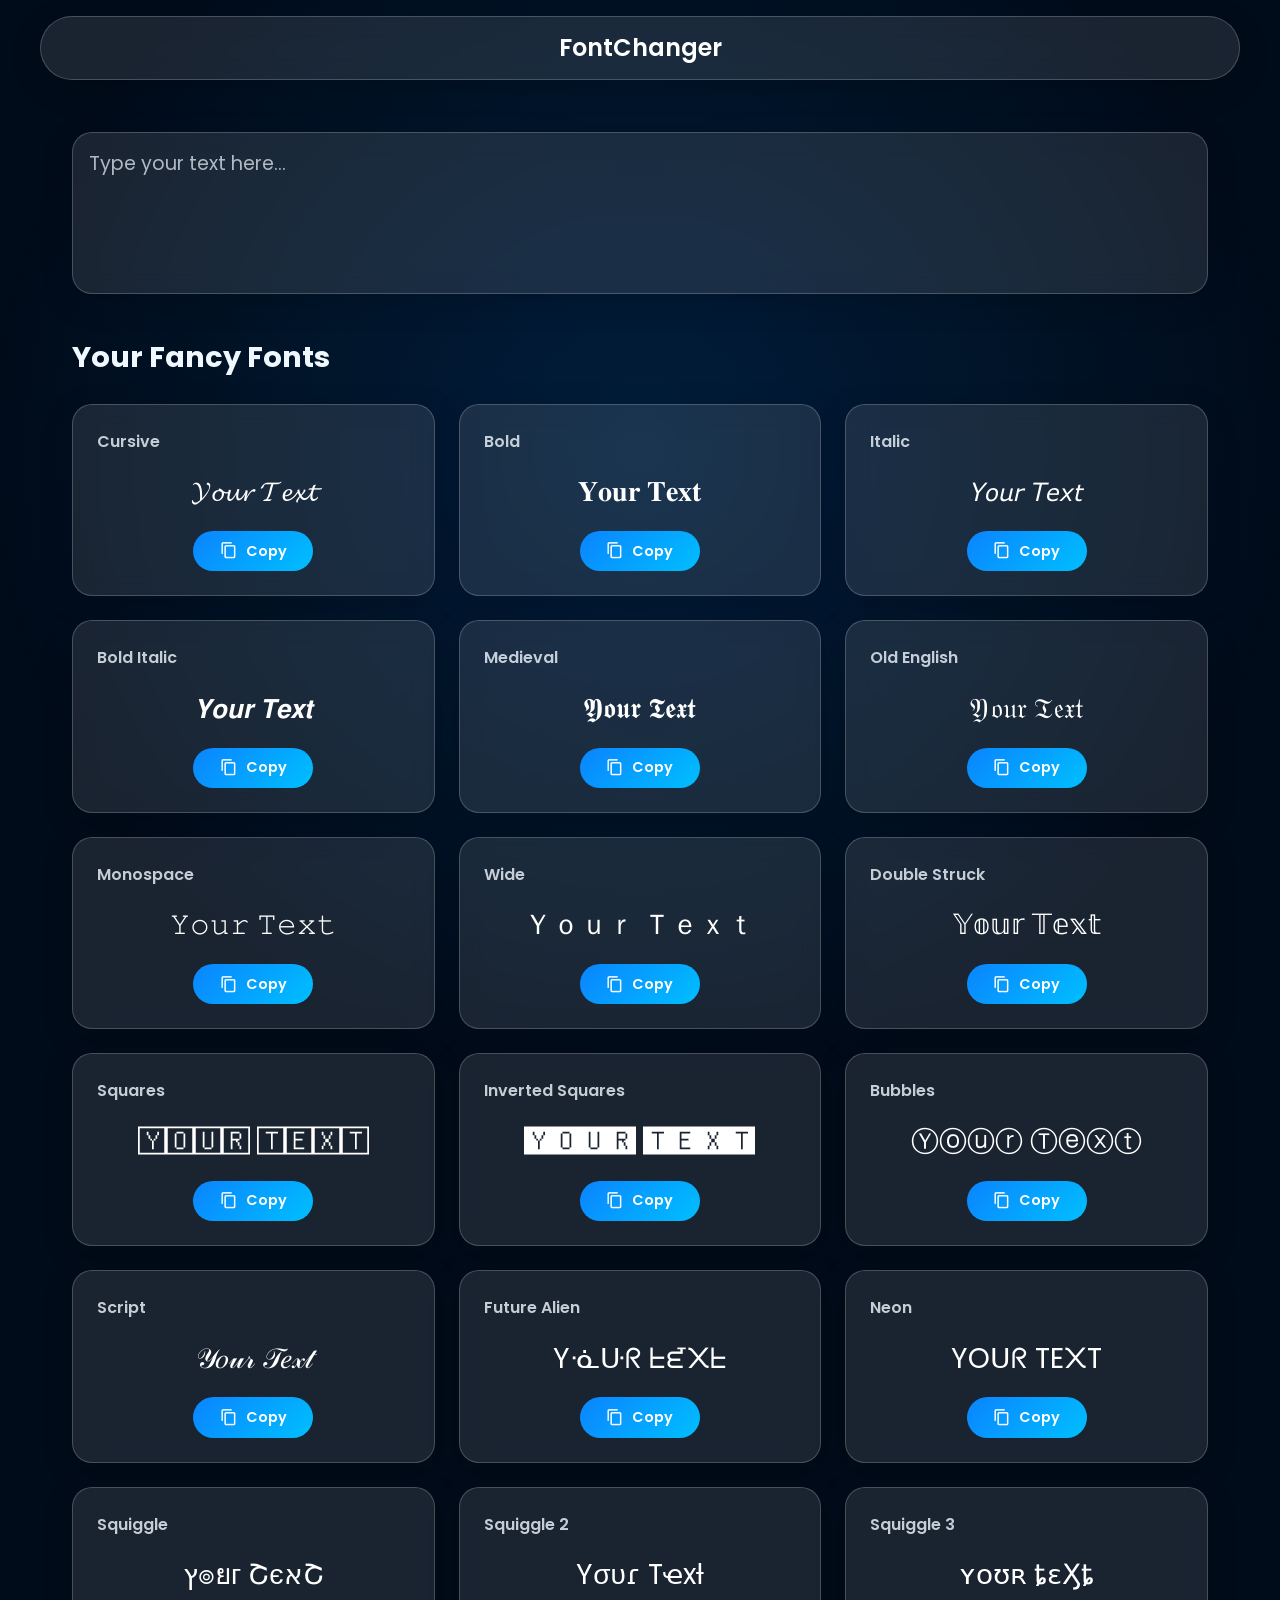
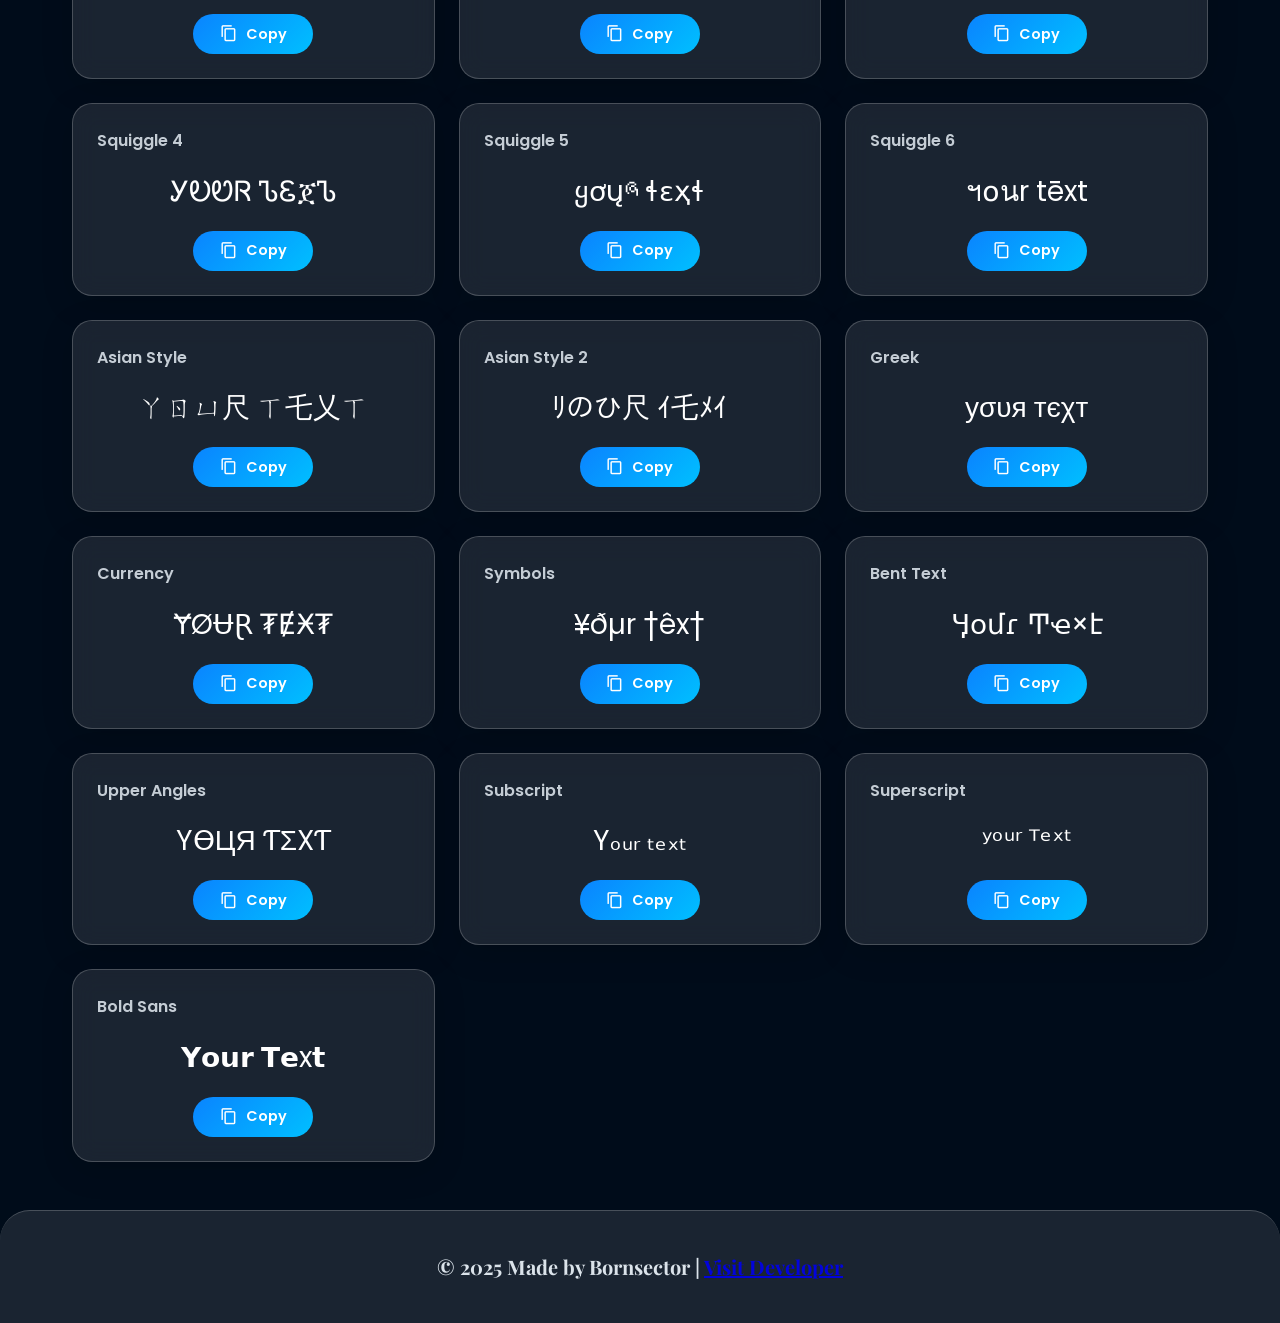
==== Font Changer 1.1/index.html @ bd578e23 "Add files via upload" ====
<!DOCTYPE html>
<html lang="en">
<head>
  <meta charset="UTF-8">
  <meta name="viewport" content="width=device-width, initial-scale=1.0">

  <title>FontChanger | Convert Text into Fancy, Stylish, and Premium Fonts</title>
  <meta name="description" content="FontChanger lets you instantly turn your plain text into cool, stylish, and premium fonts. Copy aesthetic, bold, italic, and script styles for bios, usernames, and posts. Made by Bornsector.">
  <meta name="keywords" content="font changer, fancy text generator, stylish font, aesthetic fonts, cool fonts, text converter, online font tool, Bornsector">
  <meta name="author" content="Bornsector">

  <!-- Open Graph for social previews -->
  <meta property="og:title" content="FontChanger — Premium Font Generator">
  <meta property="og:description" content="Convert your text into stylish, fancy, and aesthetic fonts. Instantly copy and use in bios, posts, and more.">
  <meta property="og:type" content="website">
  <meta property="og:url" content="https://yourusername.github.io/fontchanger">
  <meta property="og:image" content="https://yourusername.github.io/fontchanger/preview.png">

  <!-- Twitter Card -->
  <meta name="twitter:card" content="summary_large_image">
  <meta name="twitter:title" content="FontChanger — Premium Font Generator">
  <meta name="twitter:description" content="Convert your plain text into premium fonts instantly. Built by Bornsector.">
  <meta name="twitter:image" content="https://yourusername.github.io/fontchanger/preview.png">

  <link rel="stylesheet" href="style.css">
  <link rel="preconnect" href="https://fonts.googleapis.com">
  <link rel="preconnect" href="https://fonts.gstatic.com" crossorigin>
  <link href="https://fonts.googleapis.com/css2?family=Playfair+Display:wght@700&family=Poppins:wght@300;400;600&display=swap" rel="stylesheet">
  <link href="https://fonts.googleapis.com/icon?family=Material+Icons+Outlined" rel="stylesheet">
</head>
<body>
  <header class="site-header">
    <nav class="navbar glass-card">
      <a href="#" class="logo" title="FontChanger Home">FontChanger</a>
    </nav>
  </header>

  <main class="container">
    <div class="main-content">
      <section class="tool-section">
        <div class="input-area glass-card">
          <label for="inputText" class="sr-only">Enter your text here</label>
          <textarea id="inputText" placeholder="Type your text here..." aria-label="Text input for font conversion"></textarea>
        </div>

        <h2>Your Fancy Fonts</h2>
        <div id="font-results" class="results-grid">
          <noscript>
            <p>This font generator requires JavaScript to be enabled. Please enable it in your browser settings to use the tool.</p>
          </noscript>
        </div>
      </section>
    </div>
  </main>

  <footer class="site-footer">
    <p>© 2025 Made by Bornsector | <a href="https://bornsector.carrd.co/" target="_blank">Visit Developer</a></p>
  </footer>

  <script src="app.js"></script>
</body>
</html>
---- Font Changer 1.1/style.css ----
/* --- Root Variables --- */
:root {
    --blue-start: #0a84ff;
    --blue-end: #00bfff;
    --gradient-main: linear-gradient(135deg, var(--blue-start), var(--blue-end));
    --white-text: #ffffff;
    --soft-white: #f0f8ff;
    --shadow-color: rgba(0, 0, 0, 0.15);
    --glow-color: rgba(0, 191, 255, 0.7);
    --glass-bg: rgba(255, 255, 255, 0.1);
    --glass-border: rgba(255, 255, 255, 0.2);
    --font-body: 'Poppins', sans-serif;
    --font-classy: 'Playfair Display', serif;
}

/* --- Global Reset & Body --- */
* {
    margin: 0;
    padding: 0;
    box-sizing: border-box;
}

body {
    font-family: var(--font-body);
    background-color: #000c1a; /* Dark blue-black for high contrast */
    color: var(--white-text);
    line-height: 1.6;
    padding-top: 100px; /* Offset for fixed header */
}

/* Background ambient glow effect */
body::before {
    content: '';
    position: fixed;
    top: -20%;
    left: -20%;
    width: 140%;
    height: 140%;
    background: radial-gradient(circle, rgba(10, 132, 255, 0.15), transparent 60%);
    z-index: -1;
    animation: pulse 10s infinite alternate;
}

@keyframes pulse {
    0% { transform: scale(1); opacity: 0.8; }
    100% { transform: scale(1.1); opacity: 1; }
}

/* --- Reusable Glassmorphism Card --- */
.glass-card {
    background: var(--glass-bg);
    backdrop-filter: blur(12px);
    -webkit-backdrop-filter: blur(12px);
    border-radius: 20px; /* Smooth curved boxes */
    border: 1px solid var(--glass-border);
    box-shadow: 0 8px 32px 0 var(--shadow-color);
}

/* --- Header & Navigation --- */
.site-header {
    position: fixed;
    top: 0;
    left: 0;
    width: 100%;
    padding: 1rem 2rem;
    z-index: 1000;
}

.navbar {
    display: flex;
    /* This is the change: */
    justify-content: center; /* Was 'space-between' */
    align-items: center;
    max-width: 1200px;
    margin: 0 auto; /* This line already centers the navbar block on the page */
    padding: 0.75rem 1rem;
    border-radius: 50px; /* Rounded pill shape */
}

.logo {
    font-size: 1.5rem;
    font-weight: 600;
    color: var(--white-text);
    text-decoration: none;
}

/* NOTE: The rules for '.navbar ul' and '.profile-icon' 
   are still here but won't apply to your new HTML.
   They can be removed if you no longer need them.
*/
.navbar ul {
    display: flex;
    list-style: none;
    gap: 0.5rem;
}

.navbar ul li a {
    color: var(--soft-white);
    text-decoration: none;
    padding: 0.6rem 1.2rem;
    border-radius: 20px;
    transition: all 0.3s ease;
    font-weight: 300;
}

/* Glowing hover effect */
.navbar ul li a:hover,
.navbar ul li a.active {
    background: var(--blue-start);
    color: var(--white-text);
    font-weight: 400;
    box-shadow: 0 0 15px var(--glow-color);
    transform: translateY(-2px);
}

.profile-icon .material-icons-outlined {
    font-size: 2rem;
    color: var(--soft-white);
}

/* --- Main Layout --- */
.container {
    display: flex;
    max-width: 1200px;
    margin: 2rem auto;
    padding: 0 2rem;
    gap: 2rem;
}

.main-content {
    flex: 3; /* Takes 3/4 of the space */
}

.sidebar {
    flex: 1; /* Takes 1/4 of the space */
}

/* --- Tool Section --- */
.tool-section h1 {
    font-size: 2.8rem;
    font-weight: 600;
    background: var(--gradient-main);
    -webkit-background-clip: text;
    -webkit-text-fill-color: transparent;
    margin-bottom: 0.5rem;
}

.seo-description {
    font-size: 1.1rem;
    color: var(--soft-white);
    max-width: 70ch;
    margin-bottom: 2rem;
}

.input-area {
    padding: 1rem;
    margin-bottom: 2.5rem;
}

.input-area textarea {
    width: 100%;
    height: 120px;
    background: transparent;
    border: none;
    outline: none;
    resize: none;
    color: var(--white-text);
    font-family: var(--font-body);
    font-size: 1.2rem;
}

.input-area textarea::placeholder {
    color: var(--soft-white);
    opacity: 0.7;
}

.tool-section h2 {
    font-size: 1.8rem;
    color: var(--soft-white);
    margin-bottom: 1.5rem;
}

/* --- Font Results Grid --- */
.results-grid {
    display: grid;
    grid-template-columns: repeat(auto-fit, minmax(280px, 1fr));
    gap: 1.5rem;
}

.font-card {
    padding: 1.5rem;
    display: flex;
    flex-direction: column;
    justify-content: space-between;
    min-height: 180px;
    transition: all 0.3s ease;
}

.font-card:hover {
    transform: translateY(-5px) scale(1.02);
    box-shadow: 0 12px 40px rgba(0, 0, 0, 0.2);
    border-color: rgba(0, 191, 255, 0.5);
}

.font-title {
    font-weight: 600;
    color: var(--soft-white);
    opacity: 0.8;
}

.font-preview {
    font-size: 1.75rem;
    text-align: center;
    margin: 1rem 0;
    word-break: break-all;
    flex-grow: 1;
    display: flex;
    align-items: center;
    justify-content: center;
}

.copy-btn {
    background: var(--gradient-main);
    border: none;
    color: var(--white-text);
    padding: 0.6rem 1.2rem;
    border-radius: 25px;
    cursor: pointer;
    font-family: var(--font-body);
    font-weight: 600;
    font-size: 0.9rem;
    display: flex;
    align-items: center;
    justify-content: center;
    gap: 0.5rem;
    transition: all 0.3s ease;
    width: 120px;
    margin: 0 auto;
}

/* Copy Button Glow */
.copy-btn:hover {
    box-shadow: 0 0 20px var(--glow-color);
    transform: scale(1.05);
}

.copy-btn.copied {
    background: #00bf7f; /* Green for success */
    box-shadow: 0 0 20px rgba(0, 191, 127, 0.7);
}

.copy-btn .material-icons-outlined {
    font-size: 1.1rem;
}

/* --- Sidebar Ad --- */
.ad-placement {
    padding: 1.5rem;
    text-align: center;
    position: sticky;
    top: 120px; /* Sticks below the nav */
}

.ad-placement h3 {
    font-size: 1.4rem;
    background: var(--gradient-main);
    -webkit-background-clip: text;
    -webkit-text-fill-color: transparent;
}

.cta-button {
    display: inline-block;
    background: var(--gradient-main);
    color: var(--white-text);
    padding: 0.75rem 1.5rem;
    border-radius: 25px;
    text-decoration: none;
    font-weight: 600;
    margin-top: 1rem;
    transition: all 0.3s ease;
}

.cta-button:hover {
    box-shadow: 0 0 20px var(--glow-color);
    transform: scale(1.05);
}

/* --- Footer --- */
.site-footer {
    text-align: center;
    padding: 2.5rem;
    margin-top: 3rem;
    background: var(--glass-bg);
    border-top-left-radius: 30px;
    border-top-right-radius: 30px;
    border-top: 1px solid var(--glass-border);
}

.site-footer p {
    font-family: var(--font-classy); /* Classy font */
    font-size: 1.25rem;
    font-weight: 700;
    color: var(--soft-white);
    opacity: 0.9;
}

/* --- Accessibility & Responsive --- */
.sr-only {
    position: absolute;
    width: 1px;
    height: 1px;
    padding: 0;
    margin: -1px;
    overflow: hidden;
    clip: rect(0, 0, 0, 0);
    white-space: nowrap;
    border-width: 0;
}

@media (max-width: 900px) {
    .container {
        flex-direction: column;
    }
    .sidebar {
        position: static;
    }
}

@media (max-width: 600px) {
    body {
        padding-top: 80px; /* Adjust for smaller nav */
    }
    .site-header {
        padding: 0.5rem;
    }
    .navbar {
        flex-direction: column;
        border-radius: 20px;
        gap: 0.5rem;
        padding: 1rem;
    }
    /*
      This rule can be removed if you don't have 
      nav links anymore
    */
    .navbar ul {
        flex-wrap: wrap;
        justify-content: center;
        gap: 0;
    }
    .navbar ul li a {
        padding: 0.25rem 0.5rem;
        font-size: 0.9rem;
    }
    .container {
        padding: 0 1rem;
    }
    .tool-section h1 {
        font-size: 2.2rem;
    }
    .results-grid {
        grid-template-columns: 1fr; /* Single column on mobile */
    }
}
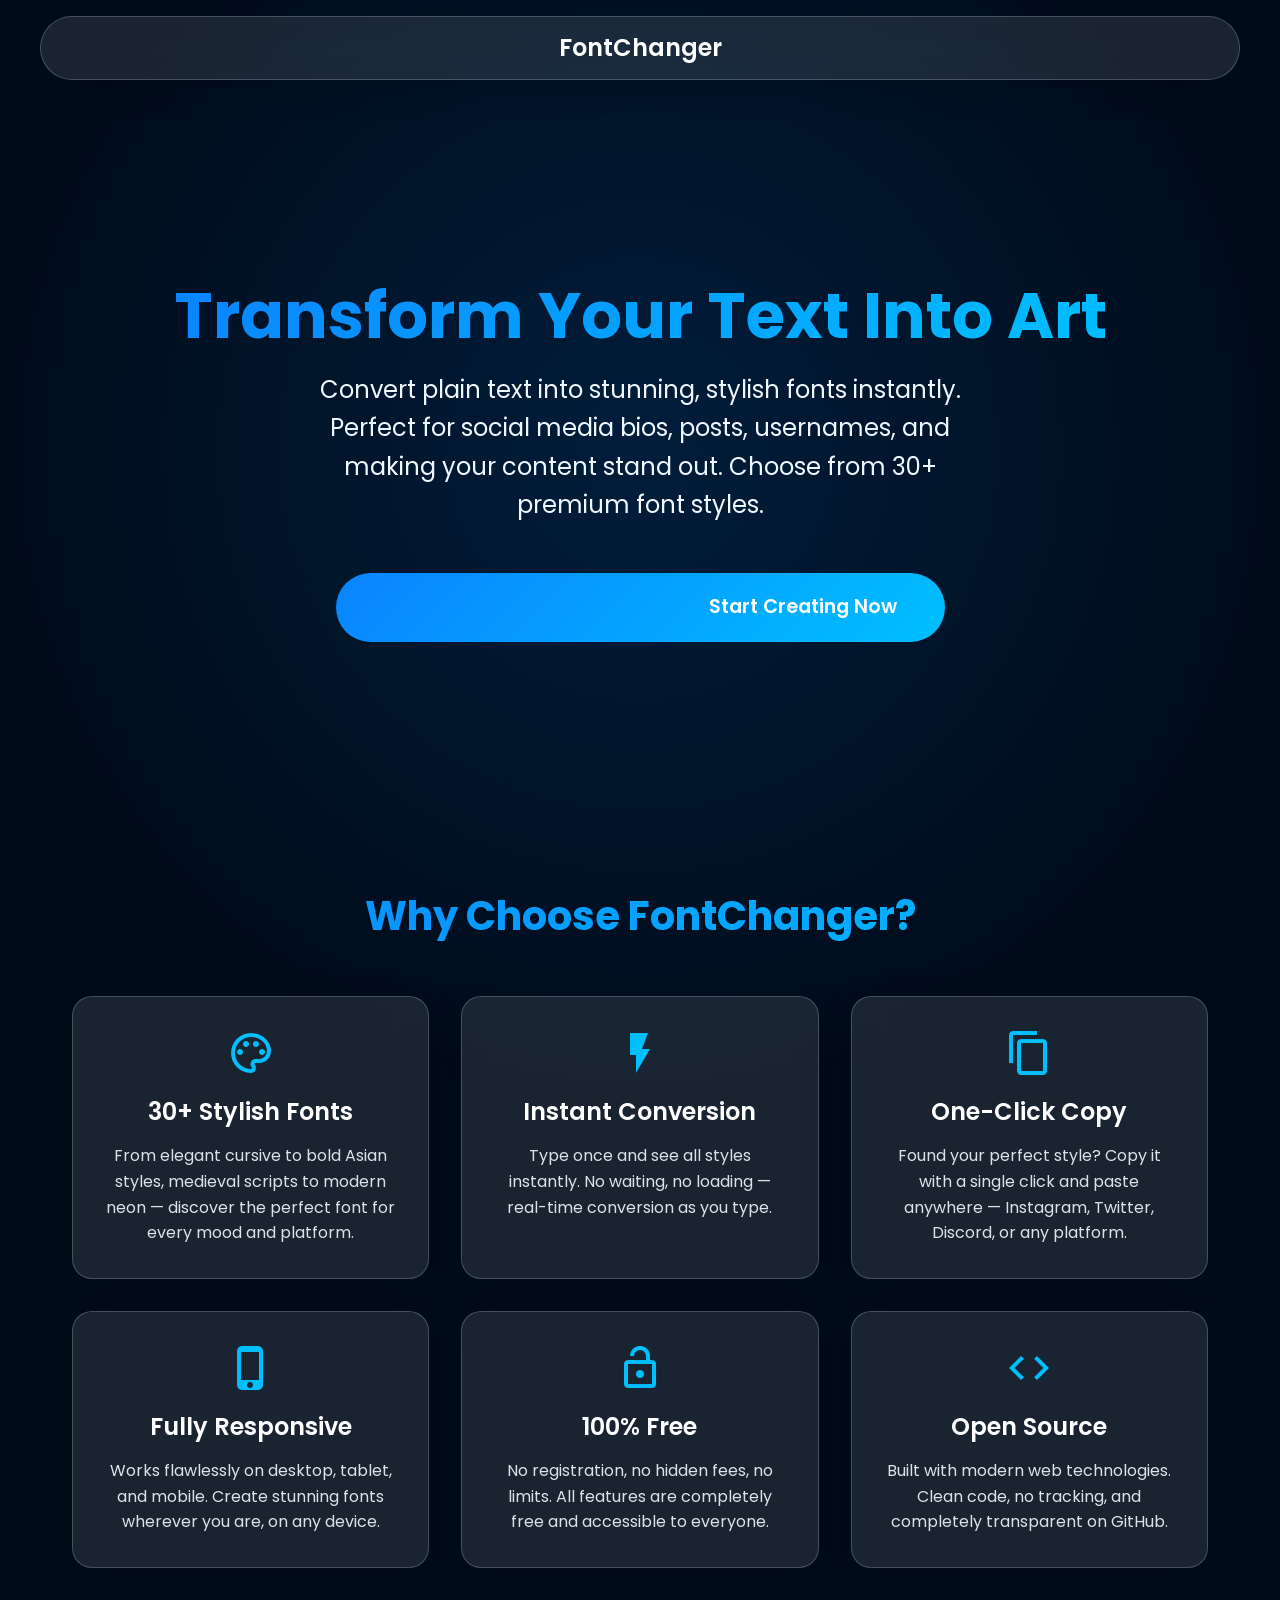
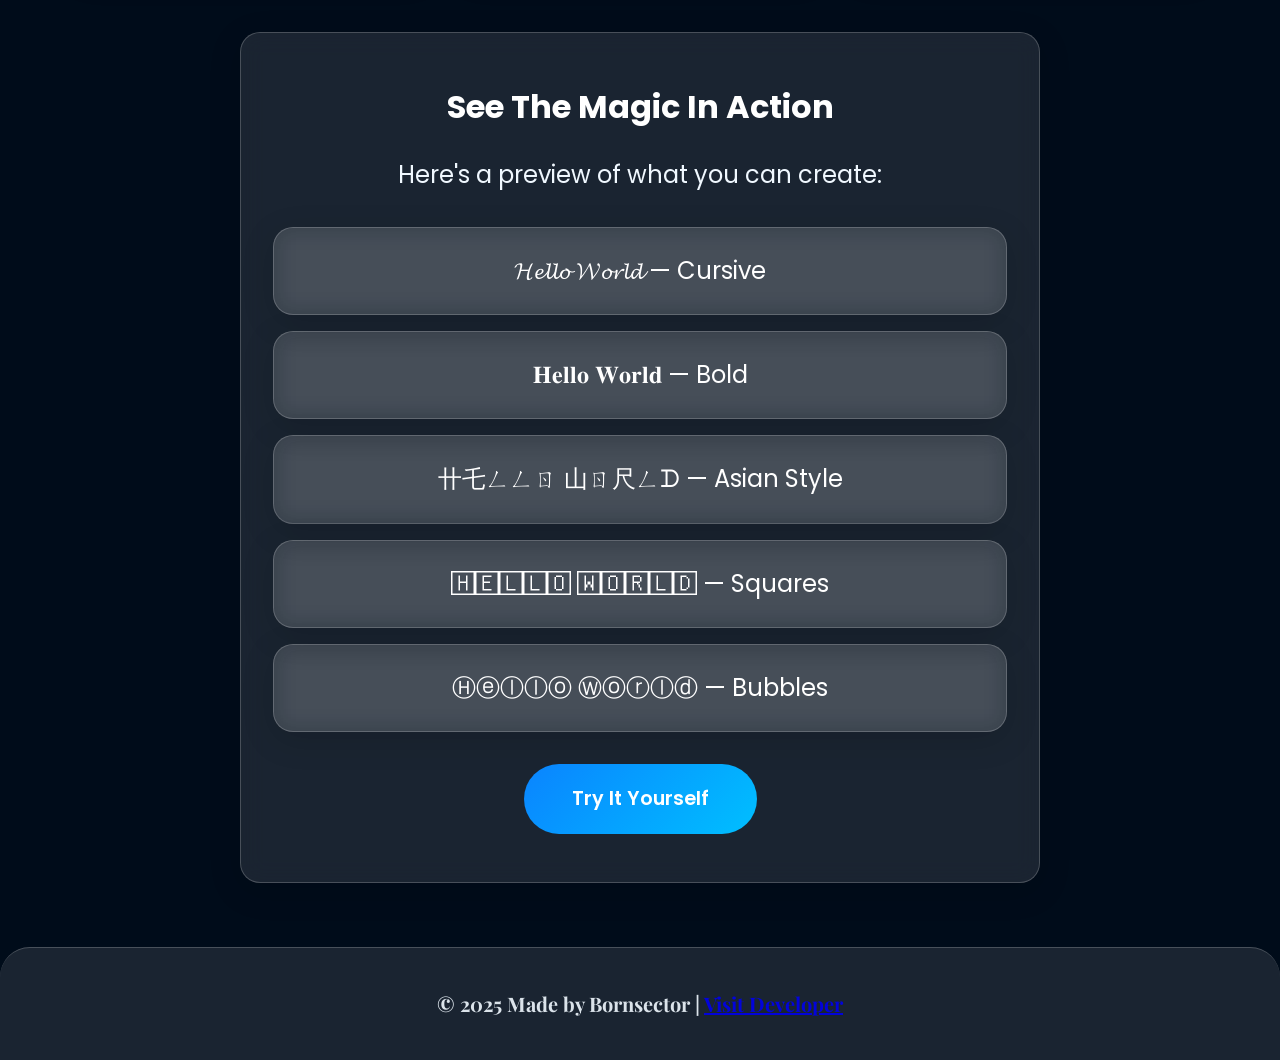
==== commit 931bc522: "Add landing page with hero section, features, and demo Co-authored-by: BORNSECTOR <125243759+BORNSEC" ====
--- a/Font Changer 1.1/index.html
+++ b/Font Changer 1.1/index.html
@@ -1,62 +1,285 @@
-<!DOCTYPE html>
-<html lang="en">
-<head>
-  <meta charset="UTF-8">
-  <meta name="viewport" content="width=device-width, initial-scale=1.0">
-
-  <title>FontChanger | Convert Text into Fancy, Stylish, and Premium Fonts</title>
-  <meta name="description" content="FontChanger lets you instantly turn your plain text into cool, stylish, and premium fonts. Copy aesthetic, bold, italic, and script styles for bios, usernames, and posts. Made by Bornsector.">
-  <meta name="keywords" content="font changer, fancy text generator, stylish font, aesthetic fonts, cool fonts, text converter, online font tool, Bornsector">
-  <meta name="author" content="Bornsector">
-
-  <!-- Open Graph for social previews -->
-  <meta property="og:title" content="FontChanger — Premium Font Generator">
-  <meta property="og:description" content="Convert your text into stylish, fancy, and aesthetic fonts. Instantly copy and use in bios, posts, and more.">
-  <meta property="og:type" content="website">
-  <meta property="og:url" content="https://yourusername.github.io/fontchanger">
-  <meta property="og:image" content="https://yourusername.github.io/fontchanger/preview.png">
-
-  <!-- Twitter Card -->
-  <meta name="twitter:card" content="summary_large_image">
-  <meta name="twitter:title" content="FontChanger — Premium Font Generator">
-  <meta name="twitter:description" content="Convert your plain text into premium fonts instantly. Built by Bornsector.">
-  <meta name="twitter:image" content="https://yourusername.github.io/fontchanger/preview.png">
-
-  <link rel="stylesheet" href="style.css">
-  <link rel="preconnect" href="https://fonts.googleapis.com">
-  <link rel="preconnect" href="https://fonts.gstatic.com" crossorigin>
-  <link href="https://fonts.googleapis.com/css2?family=Playfair+Display:wght@700&family=Poppins:wght@300;400;600&display=swap" rel="stylesheet">
-  <link href="https://fonts.googleapis.com/icon?family=Material+Icons+Outlined" rel="stylesheet">
-</head>
-<body>
-  <header class="site-header">
-    <nav class="navbar glass-card">
-      <a href="#" class="logo" title="FontChanger Home">FontChanger</a>
-    </nav>
-  </header>
-
-  <main class="container">
-    <div class="main-content">
-      <section class="tool-section">
-        <div class="input-area glass-card">
-          <label for="inputText" class="sr-only">Enter your text here</label>
-          <textarea id="inputText" placeholder="Type your text here..." aria-label="Text input for font conversion"></textarea>
-        </div>
-
-        <h2>Your Fancy Fonts</h2>
-        <div id="font-results" class="results-grid">
-          <noscript>
-            <p>This font generator requires JavaScript to be enabled. Please enable it in your browser settings to use the tool.</p>
-          </noscript>
-        </div>
-      </section>
-    </div>
-  </main>
-
-  <footer class="site-footer">
-    <p>© 2025 Made by Bornsector | <a href="https://bornsector.carrd.co/" target="_blank">Visit Developer</a></p>
-  </footer>
-
-  <script src="app.js"></script>
-</body>
-</html>
+<!DOCTYPE html>
+<html lang="en">
+<head>
+  <meta charset="UTF-8">
+  <meta name="viewport" content="width=device-width, initial-scale=1.0">
+
+  <title>FontChanger | Convert Text into Fancy, Stylish, and Premium Fonts</title>
+  <meta name="description" content="FontChanger lets you instantly turn your plain text into cool, stylish, and premium fonts. Copy aesthetic, bold, italic, and script styles for bios, usernames, and posts. Made by Bornsector.">
+  <meta name="keywords" content="font changer, fancy text generator, stylish font, aesthetic fonts, cool fonts, text converter, online font tool, Bornsector">
+  <meta name="author" content="Bornsector">
+
+  <!-- Open Graph for social previews -->
+  <meta property="og:title" content="FontChanger — Premium Font Generator">
+  <meta property="og:description" content="Convert your text into stylish, fancy, and aesthetic fonts. Instantly copy and use in bios, posts, and more.">
+  <meta property="og:type" content="website">
+  <meta property="og:url" content="https://yourusername.github.io/fontchanger">
+  <meta property="og:image" content="https://yourusername.github.io/fontchanger/preview.png">
+
+  <!-- Twitter Card -->
+  <meta name="twitter:card" content="summary_large_image">
+  <meta name="twitter:title" content="FontChanger — Premium Font Generator">
+  <meta name="twitter:description" content="Convert your plain text into premium fonts instantly. Built by Bornsector.">
+  <meta name="twitter:image" content="https://yourusername.github.io/fontchanger/preview.png">
+
+  <link rel="stylesheet" href="style.css">
+  <link rel="preconnect" href="https://fonts.googleapis.com">
+  <link rel="preconnect" href="https://fonts.gstatic.com" crossorigin>
+  <link href="https://fonts.googleapis.com/css2?family=Playfair+Display:wght@700&family=Poppins:wght@300;400;600;700&display=swap" rel="stylesheet">
+  <link href="https://fonts.googleapis.com/icon?family=Material+Icons+Outlined" rel="stylesheet">
+  
+  <style>
+    /* Landing page specific styles */
+    .hero-section {
+      min-height: 80vh;
+      display: flex;
+      flex-direction: column;
+      align-items: center;
+      justify-content: center;
+      text-align: center;
+      padding: 2rem;
+      margin-bottom: 4rem;
+    }
+
+    .hero-title {
+      font-size: 4rem;
+      font-weight: 700;
+      background: var(--gradient-main);
+      -webkit-background-clip: text;
+      -webkit-text-fill-color: transparent;
+      margin-bottom: 1rem;
+      line-height: 1.2;
+    }
+
+    .hero-subtitle {
+      font-size: 1.5rem;
+      color: var(--soft-white);
+      max-width: 700px;
+      margin: 0 auto 2rem;
+      line-height: 1.6;
+    }
+
+    .cta-button-large {
+      display: inline-block;
+      background: var(--gradient-main);
+      color: var(--white-text);
+      padding: 1.2rem 3rem;
+      border-radius: 50px;
+      text-decoration: none;
+      font-weight: 600;
+      font-size: 1.2rem;
+      margin-top: 1rem;
+      transition: all 0.3s ease;
+      border: none;
+      cursor: pointer;
+    }
+
+    .cta-button-large:hover {
+      box-shadow: 0 0 30px var(--glow-color);
+      transform: scale(1.05) translateY(-2px);
+    }
+
+    .features-section {
+      max-width: 1200px;
+      margin: 4rem auto;
+      padding: 0 2rem;
+    }
+
+    .features-title {
+      font-size: 2.5rem;
+      text-align: center;
+      background: var(--gradient-main);
+      -webkit-background-clip: text;
+      -webkit-text-fill-color: transparent;
+      margin-bottom: 3rem;
+    }
+
+    .features-grid {
+      display: grid;
+      grid-template-columns: repeat(auto-fit, minmax(280px, 1fr));
+      gap: 2rem;
+      margin-bottom: 4rem;
+    }
+
+    .feature-card {
+      padding: 2rem;
+      text-align: center;
+      transition: all 0.3s ease;
+    }
+
+    .feature-card:hover {
+      transform: translateY(-10px);
+      box-shadow: 0 12px 40px rgba(0, 0, 0, 0.3);
+    }
+
+    .feature-icon {
+      font-size: 3rem;
+      color: var(--blue-end);
+      margin-bottom: 1rem;
+    }
+
+    .feature-title {
+      font-size: 1.5rem;
+      font-weight: 600;
+      color: var(--white-text);
+      margin-bottom: 0.75rem;
+    }
+
+    .feature-description {
+      color: var(--soft-white);
+      opacity: 0.9;
+      line-height: 1.6;
+    }
+
+    .demo-section {
+      max-width: 800px;
+      margin: 4rem auto;
+      padding: 3rem 2rem;
+      text-align: center;
+    }
+
+    .demo-title {
+      font-size: 2rem;
+      color: var(--white-text);
+      margin-bottom: 1.5rem;
+    }
+
+    .demo-examples {
+      display: flex;
+      flex-direction: column;
+      gap: 1rem;
+      margin-top: 2rem;
+    }
+
+    .demo-item {
+      padding: 1.5rem;
+      font-size: 1.5rem;
+      color: var(--white-text);
+      transition: all 0.3s ease;
+    }
+
+    .demo-item:hover {
+      transform: scale(1.05);
+    }
+
+    @media (max-width: 768px) {
+      .hero-title {
+        font-size: 2.5rem;
+      }
+
+      .hero-subtitle {
+        font-size: 1.2rem;
+      }
+
+      .features-grid {
+        grid-template-columns: 1fr;
+      }
+    }
+  </style>
+</head>
+<body>
+  <header class="site-header">
+    <nav class="navbar glass-card">
+      <a href="index.html" class="logo" title="FontChanger Home">FontChanger</a>
+    </nav>
+  </header>
+
+  <main>
+    <!-- Hero Section -->
+    <section class="hero-section">
+      <h1 class="hero-title">Transform Your Text Into Art</h1>
+      <p class="hero-subtitle">
+        Convert plain text into stunning, stylish fonts instantly. Perfect for social media bios, 
+        posts, usernames, and making your content stand out. Choose from 30+ premium font styles.
+      </p>
+      <a href="app.html" class="cta-button-large">
+        <span class="material-icons-outlined" style="vertical-align: middle; margin-right: 0.5rem;">auto_fix_high</span>
+        Start Creating Now
+      </a>
+    </section>
+
+    <!-- Features Section -->
+    <section class="features-section">
+      <h2 class="features-title">Why Choose FontChanger?</h2>
+      
+      <div class="features-grid">
+        <div class="feature-card glass-card">
+          <div class="material-icons-outlined feature-icon">palette</div>
+          <h3 class="feature-title">30+ Stylish Fonts</h3>
+          <p class="feature-description">
+            From elegant cursive to bold Asian styles, medieval scripts to modern neon — 
+            discover the perfect font for every mood and platform.
+          </p>
+        </div>
+
+        <div class="feature-card glass-card">
+          <div class="material-icons-outlined feature-icon">flash_on</div>
+          <h3 class="feature-title">Instant Conversion</h3>
+          <p class="feature-description">
+            Type once and see all styles instantly. No waiting, no loading — 
+            real-time conversion as you type.
+          </p>
+        </div>
+
+        <div class="feature-card glass-card">
+          <div class="material-icons-outlined feature-icon">content_copy</div>
+          <h3 class="feature-title">One-Click Copy</h3>
+          <p class="feature-description">
+            Found your perfect style? Copy it with a single click and paste anywhere — 
+            Instagram, Twitter, Discord, or any platform.
+          </p>
+        </div>
+
+        <div class="feature-card glass-card">
+          <div class="material-icons-outlined feature-icon">phone_iphone</div>
+          <h3 class="feature-title">Fully Responsive</h3>
+          <p class="feature-description">
+            Works flawlessly on desktop, tablet, and mobile. Create stunning fonts 
+            wherever you are, on any device.
+          </p>
+        </div>
+
+        <div class="feature-card glass-card">
+          <div class="material-icons-outlined feature-icon">lock_open</div>
+          <h3 class="feature-title">100% Free</h3>
+          <p class="feature-description">
+            No registration, no hidden fees, no limits. All features are completely 
+            free and accessible to everyone.
+          </p>
+        </div>
+
+        <div class="feature-card glass-card">
+          <div class="material-icons-outlined feature-icon">code</div>
+          <h3 class="feature-title">Open Source</h3>
+          <p class="feature-description">
+            Built with modern web technologies. Clean code, no tracking, 
+            and completely transparent on GitHub.
+          </p>
+        </div>
+      </div>
+    </section>
+
+    <!-- Demo Section -->
+    <section class="demo-section glass-card">
+      <h2 class="demo-title">See The Magic In Action</h2>
+      <p class="hero-subtitle">Here's a preview of what you can create:</p>
+      
+      <div class="demo-examples">
+        <div class="demo-item glass-card">𝓗𝓮𝓵𝓵𝓸 𝓦𝓸𝓻𝓵𝓭 — Cursive</div>
+        <div class="demo-item glass-card">𝐇𝐞𝐥𝐥𝐨 𝐖𝐨𝐫𝐥𝐝 — Bold</div>
+        <div class="demo-item glass-card">卄乇ㄥㄥㄖ 山ㄖ尺ㄥᗪ — Asian Style</div>
+        <div class="demo-item glass-card">🄷🄴🄻🄻🄾 🅆🄾🅁🄻🄳 — Squares</div>
+        <div class="demo-item glass-card">Ⓗⓔⓛⓛⓞ Ⓦⓞⓡⓛⓓ — Bubbles</div>
+      </div>
+
+      <a href="app.html" class="cta-button-large" style="margin-top: 2rem;">
+        Try It Yourself
+      </a>
+    </section>
+  </main>
+
+  <footer class="site-footer">
+    <p>© 2025 Made by Bornsector | <a href="https://bornsector.carrd.co/" target="_blank">Visit Developer</a></p>
+  </footer>
+</body>
+</html>
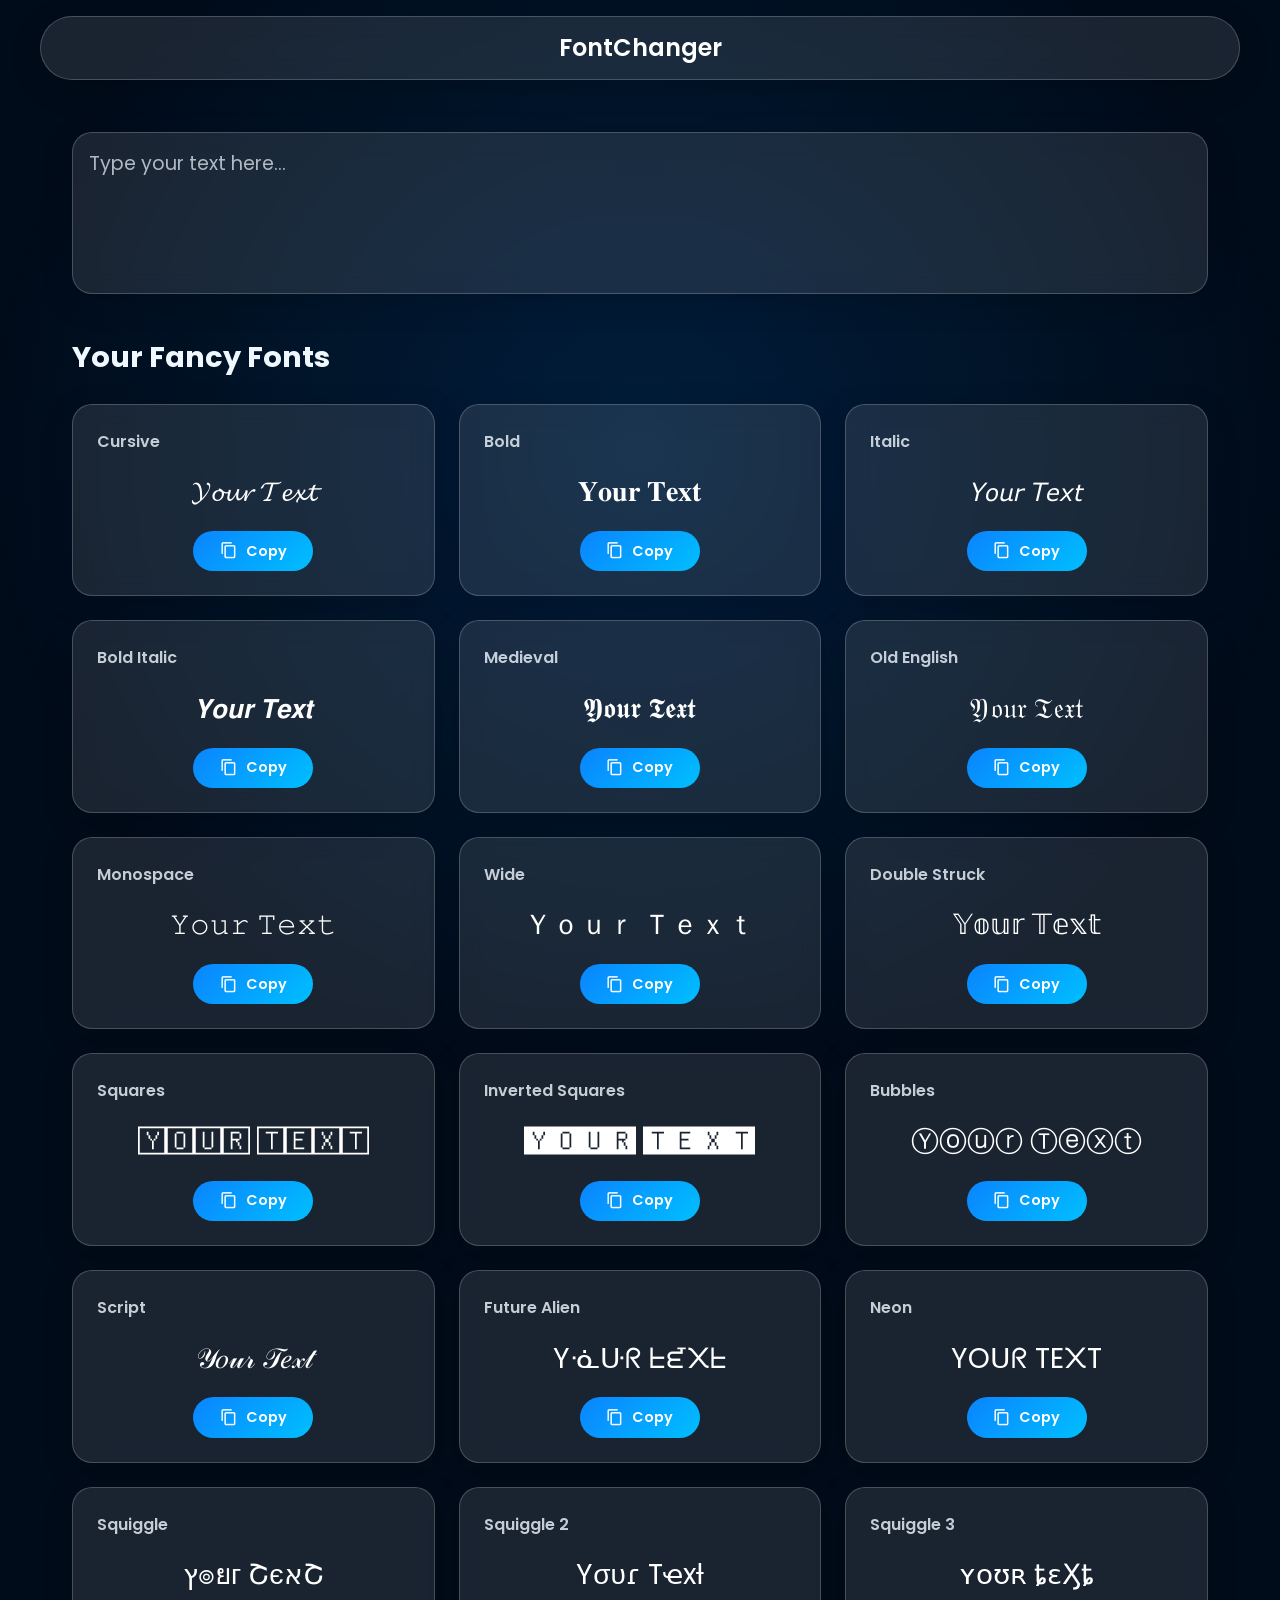
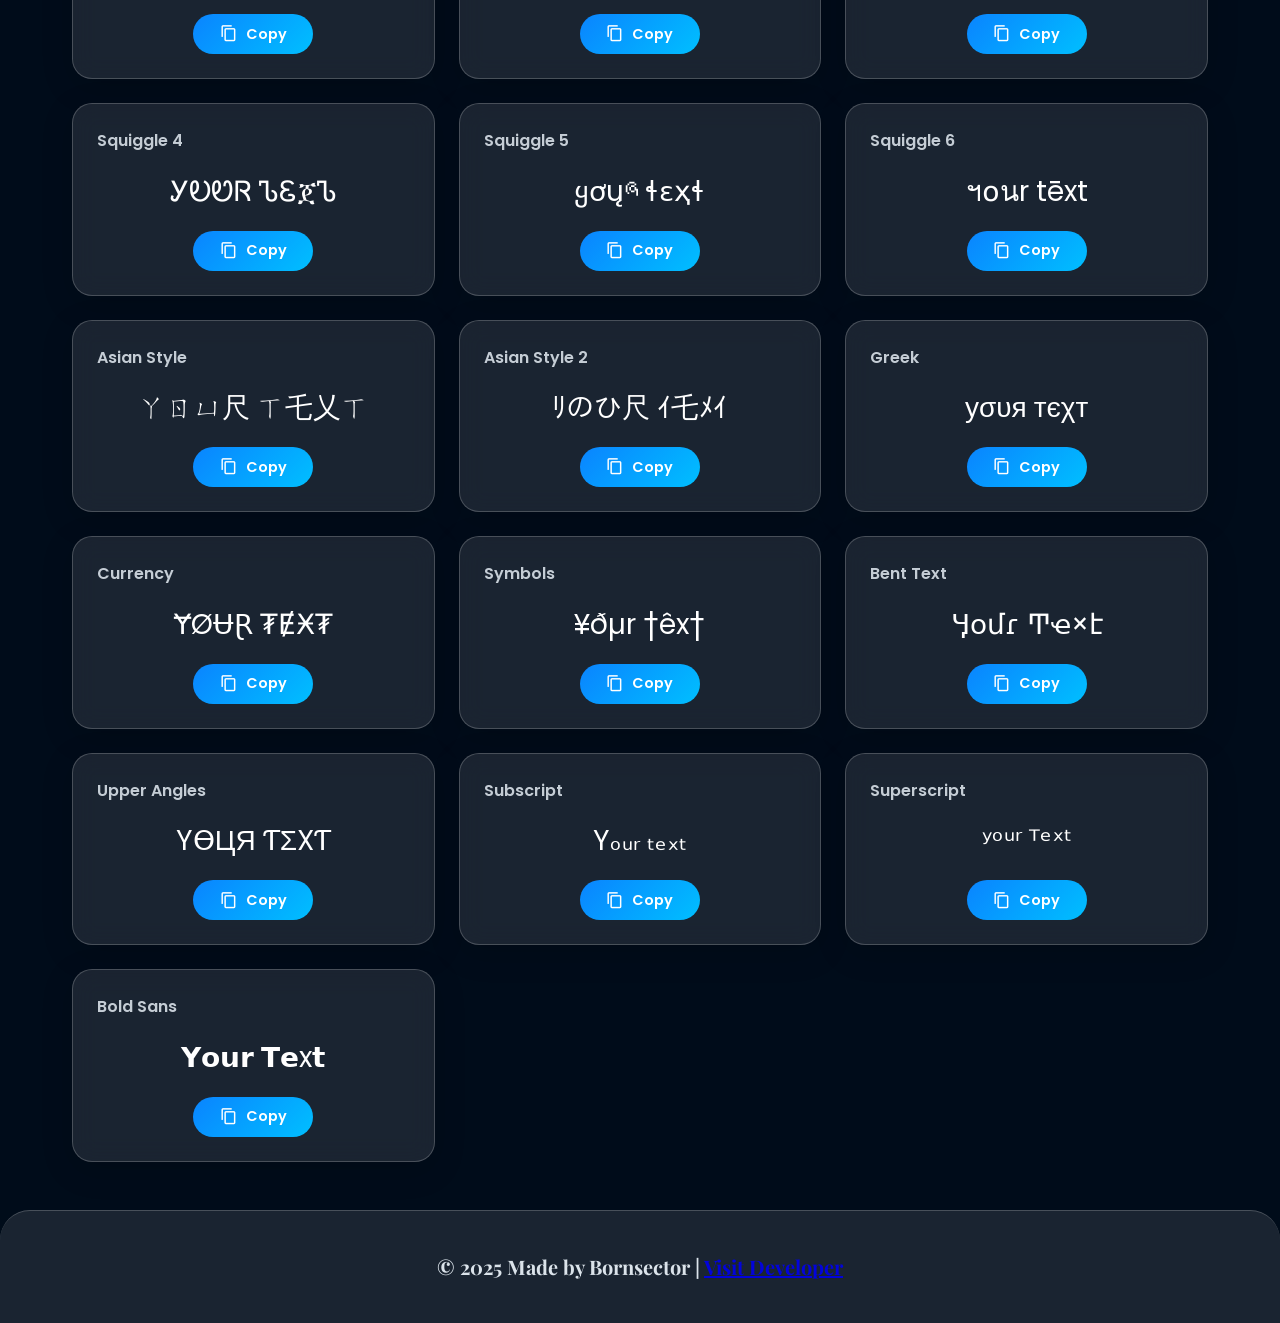
==== commit 169e96d8: "Update index.html" ====
--- a/Font Changer 1.1/index.html
+++ b/Font Changer 1.1/index.html
@@ -1,285 +1,62 @@
-<!DOCTYPE html>
-<html lang="en">
-<head>
-  <meta charset="UTF-8">
-  <meta name="viewport" content="width=device-width, initial-scale=1.0">
-
-  <title>FontChanger | Convert Text into Fancy, Stylish, and Premium Fonts</title>
-  <meta name="description" content="FontChanger lets you instantly turn your plain text into cool, stylish, and premium fonts. Copy aesthetic, bold, italic, and script styles for bios, usernames, and posts. Made by Bornsector.">
-  <meta name="keywords" content="font changer, fancy text generator, stylish font, aesthetic fonts, cool fonts, text converter, online font tool, Bornsector">
-  <meta name="author" content="Bornsector">
-
-  <!-- Open Graph for social previews -->
-  <meta property="og:title" content="FontChanger — Premium Font Generator">
-  <meta property="og:description" content="Convert your text into stylish, fancy, and aesthetic fonts. Instantly copy and use in bios, posts, and more.">
-  <meta property="og:type" content="website">
-  <meta property="og:url" content="https://yourusername.github.io/fontchanger">
-  <meta property="og:image" content="https://yourusername.github.io/fontchanger/preview.png">
-
-  <!-- Twitter Card -->
-  <meta name="twitter:card" content="summary_large_image">
-  <meta name="twitter:title" content="FontChanger — Premium Font Generator">
-  <meta name="twitter:description" content="Convert your plain text into premium fonts instantly. Built by Bornsector.">
-  <meta name="twitter:image" content="https://yourusername.github.io/fontchanger/preview.png">
-
-  <link rel="stylesheet" href="style.css">
-  <link rel="preconnect" href="https://fonts.googleapis.com">
-  <link rel="preconnect" href="https://fonts.gstatic.com" crossorigin>
-  <link href="https://fonts.googleapis.com/css2?family=Playfair+Display:wght@700&family=Poppins:wght@300;400;600;700&display=swap" rel="stylesheet">
-  <link href="https://fonts.googleapis.com/icon?family=Material+Icons+Outlined" rel="stylesheet">
-  
-  <style>
-    /* Landing page specific styles */
-    .hero-section {
-      min-height: 80vh;
-      display: flex;
-      flex-direction: column;
-      align-items: center;
-      justify-content: center;
-      text-align: center;
-      padding: 2rem;
-      margin-bottom: 4rem;
-    }
-
-    .hero-title {
-      font-size: 4rem;
-      font-weight: 700;
-      background: var(--gradient-main);
-      -webkit-background-clip: text;
-      -webkit-text-fill-color: transparent;
-      margin-bottom: 1rem;
-      line-height: 1.2;
-    }
-
-    .hero-subtitle {
-      font-size: 1.5rem;
-      color: var(--soft-white);
-      max-width: 700px;
-      margin: 0 auto 2rem;
-      line-height: 1.6;
-    }
-
-    .cta-button-large {
-      display: inline-block;
-      background: var(--gradient-main);
-      color: var(--white-text);
-      padding: 1.2rem 3rem;
-      border-radius: 50px;
-      text-decoration: none;
-      font-weight: 600;
-      font-size: 1.2rem;
-      margin-top: 1rem;
-      transition: all 0.3s ease;
-      border: none;
-      cursor: pointer;
-    }
-
-    .cta-button-large:hover {
-      box-shadow: 0 0 30px var(--glow-color);
-      transform: scale(1.05) translateY(-2px);
-    }
-
-    .features-section {
-      max-width: 1200px;
-      margin: 4rem auto;
-      padding: 0 2rem;
-    }
-
-    .features-title {
-      font-size: 2.5rem;
-      text-align: center;
-      background: var(--gradient-main);
-      -webkit-background-clip: text;
-      -webkit-text-fill-color: transparent;
-      margin-bottom: 3rem;
-    }
-
-    .features-grid {
-      display: grid;
-      grid-template-columns: repeat(auto-fit, minmax(280px, 1fr));
-      gap: 2rem;
-      margin-bottom: 4rem;
-    }
-
-    .feature-card {
-      padding: 2rem;
-      text-align: center;
-      transition: all 0.3s ease;
-    }
-
-    .feature-card:hover {
-      transform: translateY(-10px);
-      box-shadow: 0 12px 40px rgba(0, 0, 0, 0.3);
-    }
-
-    .feature-icon {
-      font-size: 3rem;
-      color: var(--blue-end);
-      margin-bottom: 1rem;
-    }
-
-    .feature-title {
-      font-size: 1.5rem;
-      font-weight: 600;
-      color: var(--white-text);
-      margin-bottom: 0.75rem;
-    }
-
-    .feature-description {
-      color: var(--soft-white);
-      opacity: 0.9;
-      line-height: 1.6;
-    }
-
-    .demo-section {
-      max-width: 800px;
-      margin: 4rem auto;
-      padding: 3rem 2rem;
-      text-align: center;
-    }
-
-    .demo-title {
-      font-size: 2rem;
-      color: var(--white-text);
-      margin-bottom: 1.5rem;
-    }
-
-    .demo-examples {
-      display: flex;
-      flex-direction: column;
-      gap: 1rem;
-      margin-top: 2rem;
-    }
-
-    .demo-item {
-      padding: 1.5rem;
-      font-size: 1.5rem;
-      color: var(--white-text);
-      transition: all 0.3s ease;
-    }
-
-    .demo-item:hover {
-      transform: scale(1.05);
-    }
-
-    @media (max-width: 768px) {
-      .hero-title {
-        font-size: 2.5rem;
-      }
-
-      .hero-subtitle {
-        font-size: 1.2rem;
-      }
-
-      .features-grid {
-        grid-template-columns: 1fr;
-      }
-    }
-  </style>
-</head>
-<body>
-  <header class="site-header">
-    <nav class="navbar glass-card">
-      <a href="index.html" class="logo" title="FontChanger Home">FontChanger</a>
-    </nav>
-  </header>
-
-  <main>
-    <!-- Hero Section -->
-    <section class="hero-section">
-      <h1 class="hero-title">Transform Your Text Into Art</h1>
-      <p class="hero-subtitle">
-        Convert plain text into stunning, stylish fonts instantly. Perfect for social media bios, 
-        posts, usernames, and making your content stand out. Choose from 30+ premium font styles.
-      </p>
-      <a href="app.html" class="cta-button-large">
-        <span class="material-icons-outlined" style="vertical-align: middle; margin-right: 0.5rem;">auto_fix_high</span>
-        Start Creating Now
-      </a>
-    </section>
-
-    <!-- Features Section -->
-    <section class="features-section">
-      <h2 class="features-title">Why Choose FontChanger?</h2>
-      
-      <div class="features-grid">
-        <div class="feature-card glass-card">
-          <div class="material-icons-outlined feature-icon">palette</div>
-          <h3 class="feature-title">30+ Stylish Fonts</h3>
-          <p class="feature-description">
-            From elegant cursive to bold Asian styles, medieval scripts to modern neon — 
-            discover the perfect font for every mood and platform.
-          </p>
-        </div>
-
-        <div class="feature-card glass-card">
-          <div class="material-icons-outlined feature-icon">flash_on</div>
-          <h3 class="feature-title">Instant Conversion</h3>
-          <p class="feature-description">
-            Type once and see all styles instantly. No waiting, no loading — 
-            real-time conversion as you type.
-          </p>
-        </div>
-
-        <div class="feature-card glass-card">
-          <div class="material-icons-outlined feature-icon">content_copy</div>
-          <h3 class="feature-title">One-Click Copy</h3>
-          <p class="feature-description">
-            Found your perfect style? Copy it with a single click and paste anywhere — 
-            Instagram, Twitter, Discord, or any platform.
-          </p>
-        </div>
-
-        <div class="feature-card glass-card">
-          <div class="material-icons-outlined feature-icon">phone_iphone</div>
-          <h3 class="feature-title">Fully Responsive</h3>
-          <p class="feature-description">
-            Works flawlessly on desktop, tablet, and mobile. Create stunning fonts 
-            wherever you are, on any device.
-          </p>
-        </div>
-
-        <div class="feature-card glass-card">
-          <div class="material-icons-outlined feature-icon">lock_open</div>
-          <h3 class="feature-title">100% Free</h3>
-          <p class="feature-description">
-            No registration, no hidden fees, no limits. All features are completely 
-            free and accessible to everyone.
-          </p>
-        </div>
-
-        <div class="feature-card glass-card">
-          <div class="material-icons-outlined feature-icon">code</div>
-          <h3 class="feature-title">Open Source</h3>
-          <p class="feature-description">
-            Built with modern web technologies. Clean code, no tracking, 
-            and completely transparent on GitHub.
-          </p>
-        </div>
-      </div>
-    </section>
-
-    <!-- Demo Section -->
-    <section class="demo-section glass-card">
-      <h2 class="demo-title">See The Magic In Action</h2>
-      <p class="hero-subtitle">Here's a preview of what you can create:</p>
-      
-      <div class="demo-examples">
-        <div class="demo-item glass-card">𝓗𝓮𝓵𝓵𝓸 𝓦𝓸𝓻𝓵𝓭 — Cursive</div>
-        <div class="demo-item glass-card">𝐇𝐞𝐥𝐥𝐨 𝐖𝐨𝐫𝐥𝐝 — Bold</div>
-        <div class="demo-item glass-card">卄乇ㄥㄥㄖ 山ㄖ尺ㄥᗪ — Asian Style</div>
-        <div class="demo-item glass-card">🄷🄴🄻🄻🄾 🅆🄾🅁🄻🄳 — Squares</div>
-        <div class="demo-item glass-card">Ⓗⓔⓛⓛⓞ Ⓦⓞⓡⓛⓓ — Bubbles</div>
-      </div>
-
-      <a href="app.html" class="cta-button-large" style="margin-top: 2rem;">
-        Try It Yourself
-      </a>
-    </section>
-  </main>
-
-  <footer class="site-footer">
-    <p>© 2025 Made by Bornsector | <a href="https://bornsector.carrd.co/" target="_blank">Visit Developer</a></p>
-  </footer>
-</body>
-</html>
+<!DOCTYPE html>
+<html lang="en">
+<head>
+  <meta charset="UTF-8">
+  <meta name="viewport" content="width=device-width, initial-scale=1.0">
+
+  <title>FontChanger | Convert Text into Fancy, Stylish, and Premium Fonts</title>
+  <meta name="description" content="FontChanger lets you instantly turn your plain text into cool, stylish, and premium fonts. Copy aesthetic, bold, italic, and script styles for bios, usernames, and posts. Made by Bornsector.">
+  <meta name="keywords" content="font changer, fancy text generator, stylish font, aesthetic fonts, cool fonts, text converter, online font tool, Bornsector">
+  <meta name="author" content="Bornsector">
+
+  <!-- Open Graph for social previews -->
+  <meta property="og:title" content="FontChanger — Premium Font Generator">
+  <meta property="og:description" content="Convert your text into stylish, fancy, and aesthetic fonts. Instantly copy and use in bios, posts, and more.">
+  <meta property="og:type" content="website">
+  <meta property="og:url" content="#"> <!-- Put Your site Url -->
+  <meta property="og:image" content="#"> <!-- Put Your site Url -->
+
+  <!-- Twitter Card -->
+  <meta name="twitter:card" content="summary_large_image">
+  <meta name="twitter:title" content="FontChanger — Premium Font Generator">
+  <meta name="twitter:description" content="Convert your plain text into premium fonts instantly. Built by Bornsector.">
+  <meta name="twitter:image" content="#"> <!-- Put Your Url --> 
+
+  <link rel="stylesheet" href="style.css">
+  <link rel="preconnect" href="https://fonts.googleapis.com">
+  <link rel="preconnect" href="https://fonts.gstatic.com" crossorigin>
+  <link href="https://fonts.googleapis.com/css2?family=Playfair+Display:wght@700&family=Poppins:wght@300;400;600&display=swap" rel="stylesheet">
+  <link href="https://fonts.googleapis.com/icon?family=Material+Icons+Outlined" rel="stylesheet">
+</head>
+<body>
+  <header class="site-header">
+    <nav class="navbar glass-card">
+      <a href="https://Bornsector.me" class="logo" title="FontChanger Home">FontChanger</a>
+    </nav>
+  </header>
+
+  <main class="container">
+    <div class="main-content">
+      <section class="tool-section">
+        <div class="input-area glass-card">
+          <label for="inputText" class="sr-only">Enter your text here</label>
+          <textarea id="inputText" placeholder="Type your text here..." aria-label="Text input for font conversion"></textarea>
+        </div>
+
+        <h2>Your Fancy Fonts</h2>
+        <div id="font-results" class="results-grid">
+          <noscript>
+            <p>This font generator requires JavaScript to be enabled. Please enable it in your browser settings to use the tool.</p>
+          </noscript>
+        </div>
+      </section>
+    </div>
+  </main>
+
+  <footer class="site-footer">
+    <p>© 2025 Made by Bornsector | <a href="https://bornsector.me" target="_blank">Visit Developer</a></p>
+  </footer>
+
+  <script src="app.js"></script>
+</body>
+</html>
